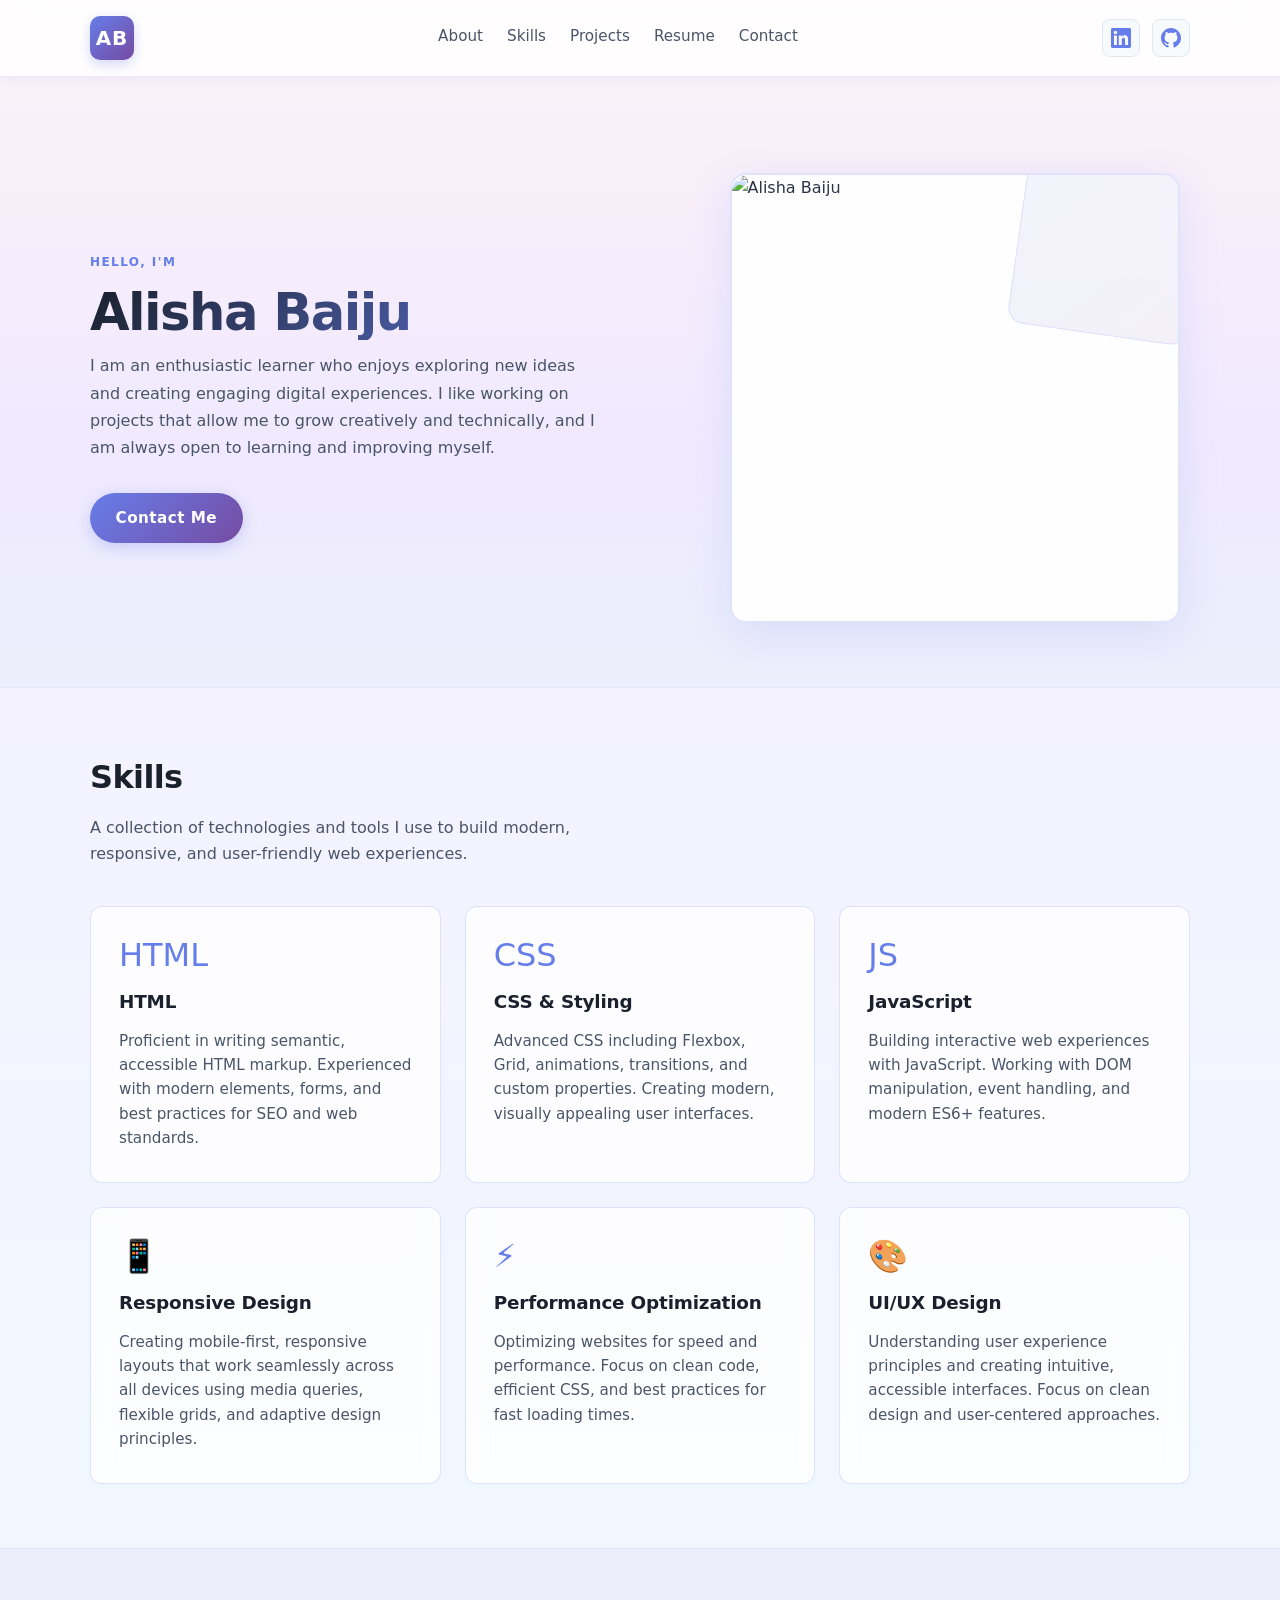
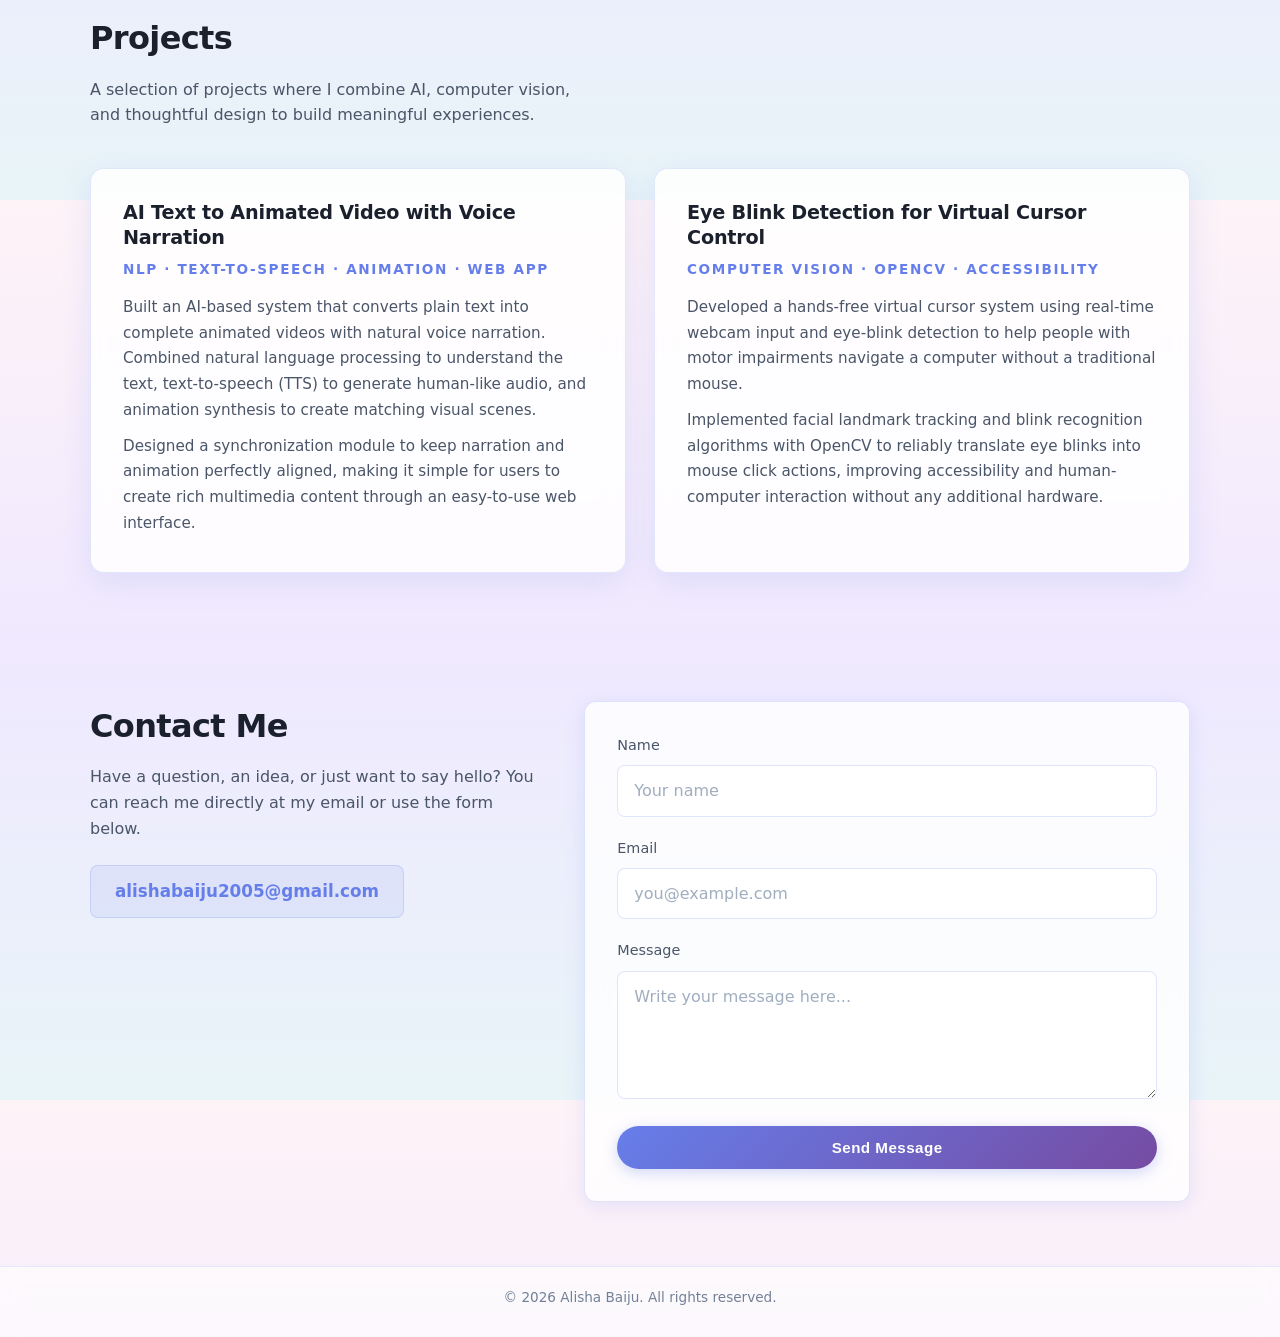
==== index.html @ 941de791 "Add files via upload" ====
<!DOCTYPE html>
<html lang="en">
  <head>
    <meta charset="UTF-8" />
    <meta name="viewport" content="width=device-width, initial-scale=1.0" />
    <title>Alisha Baiju | Portfolio</title>
    <meta
      name="description"
      content="Personal portfolio - self introduction, skills, and contact."
    />
    <link rel="stylesheet" href="styles.css" />
  </head>
  <body>
    <header class="site-header">
      <div class="container header-inner">
        <div class="logo">AB</div>
        <nav class="nav">
          <a href="#about">About</a>
          <a href="#skills">Skills</a>
          <a href="#projects">Projects</a>
          <a href="resume.html">Resume</a>
          <a href="#contact">Contact</a>
        </nav>
        <div class="header-social-links">
          <a href="https://www.linkedin.com/in/alishabaiju1" target="_blank" rel="noopener noreferrer" class="header-social-link" aria-label="LinkedIn">
            <svg width="20" height="20" viewBox="0 0 24 24" fill="none" xmlns="http://www.w3.org/2000/svg">
              <path d="M20.447 20.452h-3.554v-5.569c0-1.328-.027-3.037-1.852-3.037-1.853 0-2.136 1.445-2.136 2.939v5.667H9.351V9h3.414v1.561h.046c.477-.9 1.637-1.85 3.37-1.85 3.601 0 4.267 2.37 4.267 5.455v6.286zM5.337 7.433c-1.144 0-2.063-.926-2.063-2.065 0-1.138.92-2.063 2.063-2.063 1.14 0 2.064.925 2.064 2.063 0 1.139-.925 2.065-2.064 2.065zm1.782 13.019H3.555V9h3.564v11.452zM22.225 0H1.771C.792 0 0 .774 0 1.729v20.542C0 23.227.792 24 1.771 24h20.451C23.2 24 24 23.227 24 22.271V1.729C24 .774 23.2 0 22.222 0h.003z" fill="currentColor"/>
            </svg>
          </a>
          <a href="https://github.com/Alishabaiju" target="_blank" rel="noopener noreferrer" class="header-social-link" aria-label="GitHub">
            <svg width="20" height="20" viewBox="0 0 24 24" fill="none" xmlns="http://www.w3.org/2000/svg">
              <path d="M12 0c-6.626 0-12 5.373-12 12 0 5.302 3.438 9.8 8.207 11.387.599.111.793-.261.793-.577v-2.234c-3.338.726-4.033-1.416-4.033-1.416-.546-1.387-1.333-1.756-1.333-1.756-1.089-.745.083-.729.083-.729 1.205.084 1.839 1.237 1.839 1.237 1.07 1.834 2.807 1.304 3.492.997.107-.775.418-1.305.762-1.604-2.665-.305-5.467-1.334-5.467-5.931 0-1.311.469-2.381 1.236-3.221-.124-.303-.535-1.524.117-3.176 0 0 1.008-.322 3.301 1.23.957-.266 1.983-.399 3.003-.404 1.02.005 2.047.138 3.006.404 2.291-1.552 3.297-1.23 3.297-1.23.653 1.653.242 2.874.118 3.176.77.84 1.235 1.911 1.235 3.221 0 4.609-2.807 5.624-5.479 5.921.43.372.823 1.102.823 2.222v3.293c0 .319.192.694.801.576 4.765-1.589 8.199-6.086 8.199-11.386 0-6.627-5.373-12-12-12z" fill="currentColor"/>
            </svg>
          </a>
        </div>
      </div>
    </header>

    <main>
      <!-- Self Introduction / Hero Section -->
      <section id="about" class="section hero">
        <div class="container hero-inner">
          <div class="hero-text">
            <p class="eyebrow">Hello, I'm</p>
            <h1>Alisha Baiju</h1>
            <p class="hero-subtitle">
                I am an enthusiastic learner who enjoys exploring new ideas and 
                creating engaging digital experiences. I like working on projects that allow
                 me to grow creatively and technically, and I am always open to learning and improving myself.
            </p>
            <a href="#contact" class="btn primary-btn">Contact Me</a>
          </div>
          <div class="hero-image-wrapper">
            <div class="hero-photo-container">
              <img src="alisha.jpeg" alt="Alisha Baiju" class="hero-photo-img"/>
              <div class="photo-decoration"></div>
            </div>
          </div>
        </div>
      </section>

      <!-- Skills Section -->
      <section id="skills" class="section section-alt">
        <div class="container">
          <h2 class="section-title">Skills</h2>
          <p class="section-intro">
            A collection of technologies and tools I use to build modern, responsive, and user-friendly web experiences.
          </p>
          <div class="skills-grid">
            <article class="skill-card">
              <div class="skill-icon">HTML</div>
              <h3>HTML</h3>
              <p>
                Proficient in writing semantic, accessible HTML markup. Experienced with modern elements, forms, and best practices for SEO and web standards.
              </p>
            </article>

            <article class="skill-card">
              <div class="skill-icon">CSS</div>
              <h3>CSS & Styling</h3>
              <p>
                Advanced CSS including Flexbox, Grid, animations, transitions, and custom properties. Creating modern, visually appealing user interfaces.
              </p>
            </article>

            <article class="skill-card">
              <div class="skill-icon">JS</div>
              <h3>JavaScript</h3>
              <p>
                Building interactive web experiences with JavaScript. Working with DOM manipulation, event handling, and modern ES6+ features.
              </p>
            </article>

            <article class="skill-card">
              <div class="skill-icon">📱</div>
              <h3>Responsive Design</h3>
              <p>
                Creating mobile-first, responsive layouts that work seamlessly across all devices using media queries, flexible grids, and adaptive design principles.
              </p>
            </article>

            <article class="skill-card">
              <div class="skill-icon">⚡</div>
              <h3>Performance Optimization</h3>
              <p>
                Optimizing websites for speed and performance. Focus on clean code, efficient CSS, and best practices for fast loading times.
              </p>
            </article>

            <article class="skill-card">
              <div class="skill-icon">🎨</div>
              <h3>UI/UX Design</h3>
              <p>
                Understanding user experience principles and creating intuitive, accessible interfaces. Focus on clean design and user-centered approaches.
              </p>
            </article>
          </div>
        </div>
      </section>

      <!-- Projects Section -->
      <section id="projects" class="section">
        <div class="container">
          <h2 class="section-title">Projects</h2>
          <p class="section-intro">
            A selection of projects where I combine AI, computer vision, and thoughtful design to build meaningful experiences.
          </p>

          <div class="projects-grid">
            <article class="project-card">
              <h3 class="project-title">AI Text to Animated Video with Voice Narration</h3>
              <p class="project-meta">NLP · Text-to-Speech · Animation · Web App</p>
              <p class="project-description">
                Built an AI-based system that converts plain text into complete animated videos with natural voice narration.
                Combined natural language processing to understand the text, text-to-speech (TTS) to generate human-like
                audio, and animation synthesis to create matching visual scenes.
              </p>
              <p class="project-description">
                Designed a synchronization module to keep narration and animation perfectly aligned, making it simple for
                users to create rich multimedia content through an easy-to-use web interface.
              </p>
            </article>

            <article class="project-card">
              <h3 class="project-title">Eye Blink Detection for Virtual Cursor Control</h3>
              <p class="project-meta">Computer Vision · OpenCV · Accessibility</p>
              <p class="project-description">
                Developed a hands-free virtual cursor system using real-time webcam input and eye-blink detection to help
                people with motor impairments navigate a computer without a traditional mouse.
              </p>
              <p class="project-description">
                Implemented facial landmark tracking and blink recognition algorithms with OpenCV to reliably translate
                eye blinks into mouse click actions, improving accessibility and human-computer interaction without any
                additional hardware.
              </p>
            </article>
          </div>
        </div>
      </section>

      <!-- Contact Section -->
      <section id="contact" class="section">
        <div class="container contact-inner">
          <div class="contact-text">
            <h2 class="section-title">Contact Me</h2>
            <p class="section-intro">
              Have a question, an idea, or just want to say hello? You can reach me directly at my email or use the form below.
            </p>
            <div class="contact-email" style="margin-top: 1.5rem;">
              <a href="mailto:alishabaiju2005@gmail.com" class="email-link">alishabaiju2005@gmail.com</a>
            </div>
          </div>

          <form class="contact-form" id="contact-form" action="https://formspree.io/f/mbdjgekq" method="POST">
            <div id="form-message" class="form-message" style="display: none;"></div>
            
            <div class="form-group">
              <label for="name">Name</label>
              <input
                type="text"
                id="name"
                name="name"
                placeholder="Your name"
                required
              />
            </div>

            <div class="form-group">
              <label for="email">Email</label>
              <input
                type="email"
                id="email"
                name="email"
                placeholder="you@example.com"
                required
              />
            </div>

            <div class="form-group">
              <label for="message">Message</label>
              <textarea
                id="message"
                name="message"
                rows="4"
                placeholder="Write your message here..."
                required
              ></textarea>
            </div>

            <button type="submit" class="btn primary-btn full-width" id="submit-btn">
              Send Message
            </button>
          </form>
        </div>
      </section>
    </main>

    <footer class="site-footer">
      <div class="container footer-inner">
        <p>&copy; <span id="year"></span> Alisha Baiju. All rights reserved.</p>
      </div>
    </footer>

    <script>
      // Simple script to keep the year up to date
      document.getElementById("year").textContent = new Date().getFullYear();

      // Handle contact form submission
      document.getElementById("contact-form").addEventListener("submit", function(event) {
        event.preventDefault();
        
        const form = this;
        const submitBtn = document.getElementById("submit-btn");
        const formMessage = document.getElementById("form-message");
        const originalBtnText = submitBtn.textContent;
        
        // Disable submit button and show loading state
        submitBtn.disabled = true;
        submitBtn.textContent = "Sending...";
        formMessage.style.display = "none";
        
        // Get form data
        const formData = new FormData(form);
        
        // Send form data using fetch
        fetch(form.action, {
          method: "POST",
          body: formData,
          headers: {
            "Accept": "application/json"
          }
        })
        .then(function(response) {
          if (response.ok) {
            // Success
            formMessage.textContent = "Message sent successfully! I'll get back to you soon.";
            formMessage.className = "form-message success";
            formMessage.style.display = "block";
            
            // Reset form
            form.reset();
            
            // Reset button
            submitBtn.disabled = false;
            submitBtn.textContent = originalBtnText;
            
            // Hide message after 5 seconds
            setTimeout(function() {
              formMessage.style.display = "none";
            }, 5000);
          } else {
            throw new Error("Form submission failed");
          }
        })
        .catch(function(error) {
          // Error
          formMessage.textContent = "Failed to send message. Please try again or email me directly at alishabaiju2005@gmail.com";
          formMessage.className = "form-message error";
          formMessage.style.display = "block";
          
          // Reset button
          submitBtn.disabled = false;
          submitBtn.textContent = originalBtnText;
        });
      });
    </script>
  </body>
</html>
---- styles.css ----
/* ============ Global Styles ============ */
*,
*::before,
*::after {
  box-sizing: border-box;
}

* {
  margin: 0;
  padding: 0;
}

html {
  scroll-behavior: smooth;
}

html,
body {
  height: 100%;
}

body {
  font-family: system-ui, -apple-system, BlinkMacSystemFont, "Segoe UI",
    sans-serif;
  color: #2d3748;
  background: linear-gradient(180deg, #fef3f7 0%, #f0e9ff 50%, #e8f4f8 100%);
  min-height: 100vh;
  line-height: 1.6;
}

img {
  max-width: 100%;
  display: block;
  background: transparent;
  background-color: transparent;
}

a {
  color: inherit;
  text-decoration: none;
}

/* ============ Layout ============ */
.container {
  width: min(1100px, 100% - 2rem);
  margin: 0 auto;
}

.section {
  padding: 4rem 0;
}

.section-alt {
  background: linear-gradient(180deg, #f4f2ff 0%, #f0f7ff 100%);
  border-top: 1px solid rgba(102, 126, 234, 0.12);
  border-bottom: 1px solid rgba(102, 126, 234, 0.12);
}

.section-title {
  font-size: 2rem;
  font-weight: 600;
  margin-bottom: 0.75rem;
  color: #1a202c;
  letter-spacing: -0.02em;
}

.section-intro {
  color: #4a5568;
  max-width: 32rem;
  font-weight: 400;
}

/* ============ Header ============ */
.site-header {
  position: sticky;
  top: 0;
  z-index: 10;
  background: rgba(255, 255, 255, 0.85);
  backdrop-filter: blur(20px);
  border-bottom: 1px solid rgba(102, 126, 234, 0.15);
  box-shadow: 0 2px 10px rgba(102, 126, 234, 0.1);
}

.header-inner {
  display: flex;
  align-items: center;
  justify-content: space-between;
  padding: 1rem 0;
  gap: 2rem;
}

.logo {
  font-weight: 600;
  letter-spacing: 0.05em;
  font-size: 1.25rem;
  color: #ffffff;
  width: 44px;
  height: 44px;
  display: flex;
  align-items: center;
  justify-content: center;
  background: linear-gradient(135deg, #667eea 0%, #764ba2 100%);
  border-radius: 10px;
  transition: all 0.3s ease;
  box-shadow: 0 4px 12px rgba(102, 126, 234, 0.3);
}

.logo:hover {
  transform: translateY(-2px);
  box-shadow: 0 6px 16px rgba(102, 126, 234, 0.4);
}

.header-social-links {
  display: flex;
  gap: 0.75rem;
  align-items: center;
}

.header-social-link {
  display: flex;
  align-items: center;
  justify-content: center;
  width: 38px;
  height: 38px;
  border-radius: 8px;
  background: #f7fafc;
  border: 1px solid #e2e8f0;
  color: #667eea;
  transition: all 0.3s ease;
}

.header-social-link svg {
  transition: all 0.3s ease;
}

.header-social-link:hover {
  border-color: #667eea;
  background: #667eea;
  color: #ffffff;
  transform: translateY(-2px);
  box-shadow: 0 4px 12px rgba(102, 126, 234, 0.25);
}

.nav {
  display: flex;
  gap: 1.5rem;
  font-size: 0.95rem;
}

.nav a {
  position: relative;
  color: #4a5568;
  padding-bottom: 0.25rem;
  font-weight: 400;
  transition: color 0.2s ease;
}

.nav a:hover {
  color: #667eea;
}

.nav a::after {
  content: "";
  position: absolute;
  left: 0;
  bottom: 0;
  width: 0%;
  height: 2px;
  background: linear-gradient(90deg, #667eea, #764ba2);
  transition: width 0.3s ease;
}

.nav a:hover::after {
  width: 100%;
}

/* ============ Hero Section ============ */
.hero {
  padding-top: 6rem;
  background: transparent;
  position: relative;
  overflow: hidden;
}

.hero-inner {
  display: grid;
  grid-template-columns: minmax(0, 1.2fr) minmax(0, 1fr);
  gap: 4rem;
  align-items: center;
}

.hero-text .eyebrow {
  text-transform: uppercase;
  letter-spacing: 0.12em;
  font-size: 0.75rem;
  color: #667eea;
  margin-bottom: 0.75rem;
  font-weight: 600;
}

.hero-text h1 {
  font-size: clamp(2.25rem, 4vw, 3.25rem);
  font-weight: 700;
  background: linear-gradient(135deg, #1a202c 0%, #667eea 100%);
  -webkit-background-clip: text;
  -webkit-text-fill-color: transparent;
  background-clip: text;
  margin-bottom: 0.75rem;
  letter-spacing: -0.03em;
  line-height: 1.1;
}

.hero-subtitle {
  color: #4a5568;
  margin-bottom: 2rem;
  max-width: 32rem;
  font-weight: 400;
  line-height: 1.7;
}

.hero-buttons {
  display: flex;
  gap: 1rem;
  flex-wrap: wrap;
}


.btn {
  display: inline-flex;
  align-items: center;
  justify-content: center;
  padding: 0.8rem 1.6rem;
  border-radius: 999px;
  font-weight: 600;
  letter-spacing: 0.03em;
  font-size: 0.95rem;
  border: none;
  cursor: pointer;
  transition: transform 0.15s ease, box-shadow 0.15s ease,
    background-color 0.15s ease;
}

.btn:focus-visible {
  outline: 2px solid #667eea;
  outline-offset: 2px;
}

.primary-btn {
  background: linear-gradient(135deg, #667eea 0%, #764ba2 100%);
  color: #ffffff;
  border: none;
  box-shadow: 0 4px 15px rgba(102, 126, 234, 0.3);
}

.primary-btn:hover {
  transform: translateY(-2px);
  box-shadow: 0 6px 20px rgba(102, 126, 234, 0.4);
}

.primary-btn.full-width {
  width: 100%;
}

/* Hero Image Wrapper */
.hero-image-wrapper {
  position: relative;
  display: flex;
  justify-content: center;
  align-items: center;
  animation: fadeInUp 1s ease-out;
}

.hero-photo-container {
  position: relative;
  width: 100%;
  max-width: 450px;
  aspect-ratio: 1;
  border-radius: 1rem;
  overflow: hidden;
  background: rgba(255, 255, 255, 0.9);
  backdrop-filter: blur(10px);
  border: 2px solid rgba(102, 126, 234, 0.2);
  box-shadow: 0 10px 40px rgba(102, 126, 234, 0.15);
  animation: gentleFloat 8s ease-in-out infinite;
}

.hero-photo-img {
  width: 100%;
  height: 100%;
  object-fit: cover;
  object-position: center;
  border-radius: 1rem;
  position: relative;
  z-index: 2;
  background: transparent;
  filter: brightness(1.02) contrast(1.05);
  transition: transform 0.3s ease, filter 0.3s ease;
  -webkit-mask-image: -webkit-radial-gradient(white, black);
  mask-image: radial-gradient(white, black);
}

.hero-photo-img:hover {
  transform: translateY(-4px);
}

/* Minimal animations */
@keyframes fadeInUp {
  from {
    opacity: 0;
    transform: translateY(30px);
  }
  to {
    opacity: 1;
    transform: translateY(0);
  }
}

@keyframes gentleFloat {
  0%, 100% {
    transform: translateY(0px) rotate(0deg);
  }
  50% {
    transform: translateY(-10px) rotate(1deg);
  }
}

/* Minimal decorative element */
.photo-decoration {
  position: absolute;
  top: -20px;
  right: -20px;
  width: 180px;
  height: 180px;
  background: linear-gradient(135deg, rgba(102, 126, 234, 0.1), rgba(118, 75, 162, 0.1));
  border: 1px solid rgba(102, 126, 234, 0.2);
  border-radius: 1rem;
  transform: rotate(8deg);
  z-index: 1;
  opacity: 0.8;
  animation: floatDecoration 7s ease-in-out infinite;
  animation-delay: 0.5s;
}


/* Minimal floating animation for decorative element */
@keyframes floatDecoration {
  0%, 100% {
    transform: rotate(8deg) translateY(0px);
    opacity: 0.8;
  }
  50% {
    transform: rotate(10deg) translateY(-8px);
    opacity: 0.9;
  }
}



/* Ensure image has no white background - remove any default styling */
.hero-image-wrapper img {
  background: transparent !important;
  background-color: transparent !important;
}

/* ============ Skills Section ============ */
.skills-grid {
  display: grid;
  grid-template-columns: repeat(auto-fit, minmax(280px, 1fr));
  gap: 1.5rem;
  margin-top: 2.5rem;
}

.skill-card {
  background: rgba(255, 255, 255, 0.8);
  backdrop-filter: blur(10px);
  border-radius: 0.75rem;
  padding: 2rem 1.75rem;
  border: 1px solid rgba(102, 126, 234, 0.2);
  transition: all 0.3s ease;
  position: relative;
}

.skill-card:hover {
  transform: translateY(-4px);
  border-color: rgba(102, 126, 234, 0.4);
  box-shadow: 0 8px 25px rgba(102, 126, 234, 0.2);
  background: rgba(255, 255, 255, 0.95);
}

.skill-icon {
  font-size: 2rem;
  font-weight: 500;
  margin-bottom: 1rem;
  color: #667eea;
  display: inline-block;
  line-height: 1;
}

.skill-card h3 {
  font-size: 1.15rem;
  font-weight: 600;
  margin-bottom: 0.75rem;
  color: #1a202c;
  letter-spacing: -0.01em;
}

.skill-card p {
  font-size: 0.95rem;
  color: #4a5568;
  line-height: 1.6;
  font-weight: 400;
}

.skill-card code {
  background: rgba(102, 126, 234, 0.1);
  padding: 0.2rem 0.4rem;
  border-radius: 0.25rem;
  font-size: 0.85rem;
  color: #667eea;
  border: 1px solid rgba(102, 126, 234, 0.2);
  font-weight: 500;
}

/* ============ Projects Section ============ */
.projects-grid {
  display: grid;
  grid-template-columns: repeat(auto-fit, minmax(320px, 1fr));
  gap: 1.75rem;
  margin-top: 2.5rem;
}

.project-card {
  background: rgba(255, 255, 255, 0.85);
  backdrop-filter: blur(10px);
  border-radius: 0.85rem;
  padding: 2rem 2rem 2.2rem;
  border: 1px solid rgba(102, 126, 234, 0.18);
  box-shadow: 0 10px 30px rgba(102, 126, 234, 0.15);
  transition: transform 0.3s ease, box-shadow 0.3s ease, border-color 0.3s ease;
}

.project-card:hover {
  transform: translateY(-4px);
  border-color: rgba(102, 126, 234, 0.35);
  box-shadow: 0 16px 40px rgba(102, 126, 234, 0.22);
}

.project-title {
  font-size: 1.2rem;
  font-weight: 600;
  color: #1a202c;
  letter-spacing: -0.01em;
  margin-bottom: 0.5rem;
  line-height: 1.3;
}

.project-meta {
  font-size: 0.85rem;
  font-weight: 600;
  text-transform: uppercase;
  letter-spacing: 0.12em;
  color: #667eea;
  margin-bottom: 0.9rem;
}

.project-description {
  font-size: 0.95rem;
  color: #4a5568;
  line-height: 1.7;
  margin-bottom: 0.6rem;
}

.project-description:last-child {
  margin-bottom: 0;
}

/* ============ Resume Section ============ */
.resume-container {
  display: flex;
  justify-content: center;
  margin-top: 2.5rem;
}

.resume-card {
  background: rgba(255, 255, 255, 0.85);
  backdrop-filter: blur(10px);
  border-radius: 0.85rem;
  padding: 3rem 2.5rem;
  border: 1px solid rgba(102, 126, 234, 0.18);
  box-shadow: 0 10px 30px rgba(102, 126, 234, 0.15);
  text-align: center;
  max-width: 500px;
  transition: transform 0.3s ease, box-shadow 0.3s ease;
}

.resume-card:hover {
  transform: translateY(-4px);
  box-shadow: 0 16px 40px rgba(102, 126, 234, 0.22);
}

.resume-icon {
  font-size: 4rem;
  margin-bottom: 1rem;
  display: block;
}

.resume-card h3 {
  font-size: 1.5rem;
  font-weight: 600;
  color: #1a202c;
  margin-bottom: 0.75rem;
  letter-spacing: -0.01em;
}

.resume-card p {
  color: #4a5568;
  margin-bottom: 1.5rem;
  line-height: 1.6;
}

.resume-note {
  margin-top: 1.5rem;
  font-size: 0.85rem;
  color: #718096;
  font-style: italic;
}

.resume-card .btn {
  display: inline-flex;
  align-items: center;
  justify-content: center;
}

.resume-card .btn svg {
  display: inline-block;
}

/* ============ Resume Section ============ */
.resume-content {
  max-width: 900px;
  margin: 2.5rem auto 0;
}

.resume-section {
  background: rgba(255, 255, 255, 0.85);
  backdrop-filter: blur(10px);
  border-radius: 0.75rem;
  padding: 2rem 2rem 2.25rem;
  margin-bottom: 1.5rem;
  border: 1px solid rgba(102, 126, 234, 0.18);
  box-shadow: 0 4px 20px rgba(102, 126, 234, 0.1);
  transition: transform 0.3s ease, box-shadow 0.3s ease;
}

.resume-section:hover {
  transform: translateY(-2px);
  box-shadow: 0 8px 30px rgba(102, 126, 234, 0.15);
}

.resume-section-title {
  font-size: 1.5rem;
  font-weight: 600;
  color: #1a202c;
  margin-bottom: 1.25rem;
  padding-bottom: 0.75rem;
  border-bottom: 2px solid rgba(102, 126, 234, 0.2);
  letter-spacing: -0.01em;
}

.resume-info {
  display: flex;
  flex-direction: column;
  gap: 0.75rem;
}

.resume-info p {
  margin: 0;
  color: #4a5568;
  font-size: 0.95rem;
}

.resume-info a {
  color: #667eea;
  text-decoration: none;
  transition: color 0.2s ease;
}

.resume-info a:hover {
  color: #5568d3;
  text-decoration: underline;
}

.resume-item {
  margin-bottom: 1.75rem;
  padding-bottom: 1.75rem;
  border-bottom: 1px solid rgba(102, 126, 234, 0.1);
}

.resume-item:last-child {
  margin-bottom: 0;
  padding-bottom: 0;
  border-bottom: none;
}

.resume-item-header {
  display: flex;
  justify-content: space-between;
  align-items: flex-start;
  margin-bottom: 0.5rem;
  flex-wrap: wrap;
  gap: 0.5rem;
}

.resume-item-title {
  font-size: 1.1rem;
  font-weight: 600;
  color: #1a202c;
  margin: 0;
  letter-spacing: -0.01em;
}

.resume-item-date {
  font-size: 0.9rem;
  color: #667eea;
  font-weight: 500;
  white-space: nowrap;
}

.resume-item-institution {
  font-size: 0.95rem;
  color: #667eea;
  font-weight: 500;
  margin: 0.25rem 0 0.75rem 0;
}

.resume-item-description {
  font-size: 0.95rem;
  color: #4a5568;
  line-height: 1.7;
  margin: 0.75rem 0 0 0;
}

.resume-item-description ul {
  margin: 0.75rem 0 0 0;
  padding-left: 1.5rem;
}

.resume-item-description li {
  margin-bottom: 0.5rem;
  line-height: 1.7;
}

.resume-item-description li:last-child {
  margin-bottom: 0;
}

.resume-skills {
  display: flex;
  flex-direction: column;
  gap: 1rem;
}

.resume-skill-category {
  font-size: 0.95rem;
  color: #4a5568;
  line-height: 1.6;
}

.resume-skill-category strong {
  color: #1a202c;
  font-weight: 600;
}

/* ============ Contact Section ============ */
.contact-inner {
  display: grid;
  grid-template-columns: minmax(0, 1.2fr) minmax(0, 1.6fr);
  gap: 2.5rem;
  align-items: flex-start;
}

.contact-text .section-title {
  margin-bottom: 0.75rem;
}

.contact-form {
  background: rgba(255, 255, 255, 0.8);
  backdrop-filter: blur(10px);
  padding: 2rem;
  border-radius: 0.75rem;
  border: 1px solid rgba(102, 126, 234, 0.2);
  box-shadow: 0 4px 20px rgba(102, 126, 234, 0.15);
}

.form-group {
  margin-bottom: 1.25rem;
}

.form-group label {
  display: block;
  margin-bottom: 0.5rem;
  font-size: 0.9rem;
  font-weight: 500;
  color: #4a5568;
}

.form-group input,
.form-group textarea {
  width: 100%;
  padding: 0.75rem 1rem;
  border-radius: 0.5rem;
  border: 1px solid rgba(102, 126, 234, 0.2);
  background: rgba(255, 255, 255, 0.9);
  color: #1a202c;
  font: inherit;
  transition: all 0.2s ease;
}

.form-group input::placeholder,
.form-group textarea::placeholder {
  color: #a0aec0;
}

.form-group input:focus,
.form-group textarea:focus {
  outline: none;
  border-color: #667eea;
  background: rgba(255, 255, 255, 1);
  box-shadow: 0 0 0 3px rgba(102, 126, 234, 0.15);
}

.form-message {
  padding: 0.875rem 1rem;
  border-radius: 0.5rem;
  margin-bottom: 1.25rem;
  font-size: 0.9rem;
  font-weight: 500;
  line-height: 1.5;
}

.form-message.success {
  background: rgba(72, 187, 120, 0.1);
  color: #22543d;
  border: 1px solid rgba(72, 187, 120, 0.3);
}

.form-message.error {
  background: rgba(245, 101, 101, 0.1);
  color: #742a2a;
  border: 1px solid rgba(245, 101, 101, 0.3);
}

.btn:disabled {
  opacity: 0.6;
  cursor: not-allowed;
  transform: none !important;
}

.contact-email {
  display: inline-block;
}

.email-link {
  display: inline-block;
  font-size: 1.05rem;
  font-weight: 600;
  color: #667eea;
  text-decoration: none;
  padding: 0.75rem 1.5rem;
  border-radius: 0.5rem;
  background: rgba(102, 126, 234, 0.1);
  border: 1px solid rgba(102, 126, 234, 0.2);
  transition: all 0.3s ease;
}

.email-link:hover {
  background: rgba(102, 126, 234, 0.2);
  transform: translateY(-2px);
  box-shadow: 0 4px 12px rgba(102, 126, 234, 0.25);
  color: #5568d3;
}

/* ============ Footer ============ */
.site-footer {
  border-top: 1px solid rgba(102, 126, 234, 0.15);
  padding: 1.25rem 0 1.75rem;
  background: rgba(255, 255, 255, 0.6);
  backdrop-filter: blur(10px);
}

.footer-inner {
  text-align: center;
  color: #718096;
  font-size: 0.85rem;
  font-weight: 400;
}

.footer-content {
  display: flex;
  flex-direction: column;
  align-items: center;
  gap: 1rem;
}

.footer-social-links {
  display: flex;
  gap: 1rem;
  align-items: center;
}

.footer-social-link {
  display: flex;
  align-items: center;
  justify-content: center;
  width: 36px;
  height: 36px;
  border-radius: 6px;
  background: #f5f5f5;
  border: 1px solid #e5e5e5;
  color: #999999;
  transition: all 0.2s ease;
}

.footer-social-link:hover {
  border-color: #d0d0d0;
  background: #f0f0f0;
  color: #1a1a1a;
}

/* ============ Utilities ============ */
.full-width {
  width: 100%;
}

/* ============ Responsive ============ */
@media (max-width: 900px) {
  .hero-inner {
    grid-template-columns: minmax(0, 1fr);
    gap: 2.5rem;
  }

  .hero-image-wrapper {
    order: -1;
    max-width: 350px;
    margin: 0 auto;
  }

  .photo-decoration {
    width: 150px;
    height: 150px;
    top: -15px;
    right: -20px;
  }

  .contact-inner {
    grid-template-columns: minmax(0, 1fr);
  }

  .site-header {
    position: static;
  }

  .resume-section {
    padding: 1.5rem 1.5rem 1.75rem;
  }

  .resume-item-header {
    flex-direction: column;
    align-items: flex-start;
  }
}

@media (max-width: 700px) {
  .header-inner {
    flex-direction: column;
    align-items: flex-start;
    gap: 0.75rem;
  }

  .nav {
    width: 100%;
    justify-content: space-between;
  }

  .section {
    padding: 3rem 0;
  }

  .skills-grid {
    grid-template-columns: minmax(0, 1fr);
    gap: 1.25rem;
  }

  .skill-card {
    padding: 1.75rem 1.5rem;
  }

  .header-inner {
    flex-wrap: wrap;
    gap: 1rem;
  }

  .header-social-links {
    order: 3;
    width: 100%;
    justify-content: center;
    padding-top: 0.5rem;
    border-top: 1px solid rgba(148, 163, 184, 0.1);
  }

  .footer-content {
    gap: 1.25rem;
  }

  .resume-section {
    padding: 1.25rem 1.25rem 1.5rem;
  }

  .resume-section-title {
    font-size: 1.25rem;
  }

  .resume-item-title {
    font-size: 1rem;
  }
}
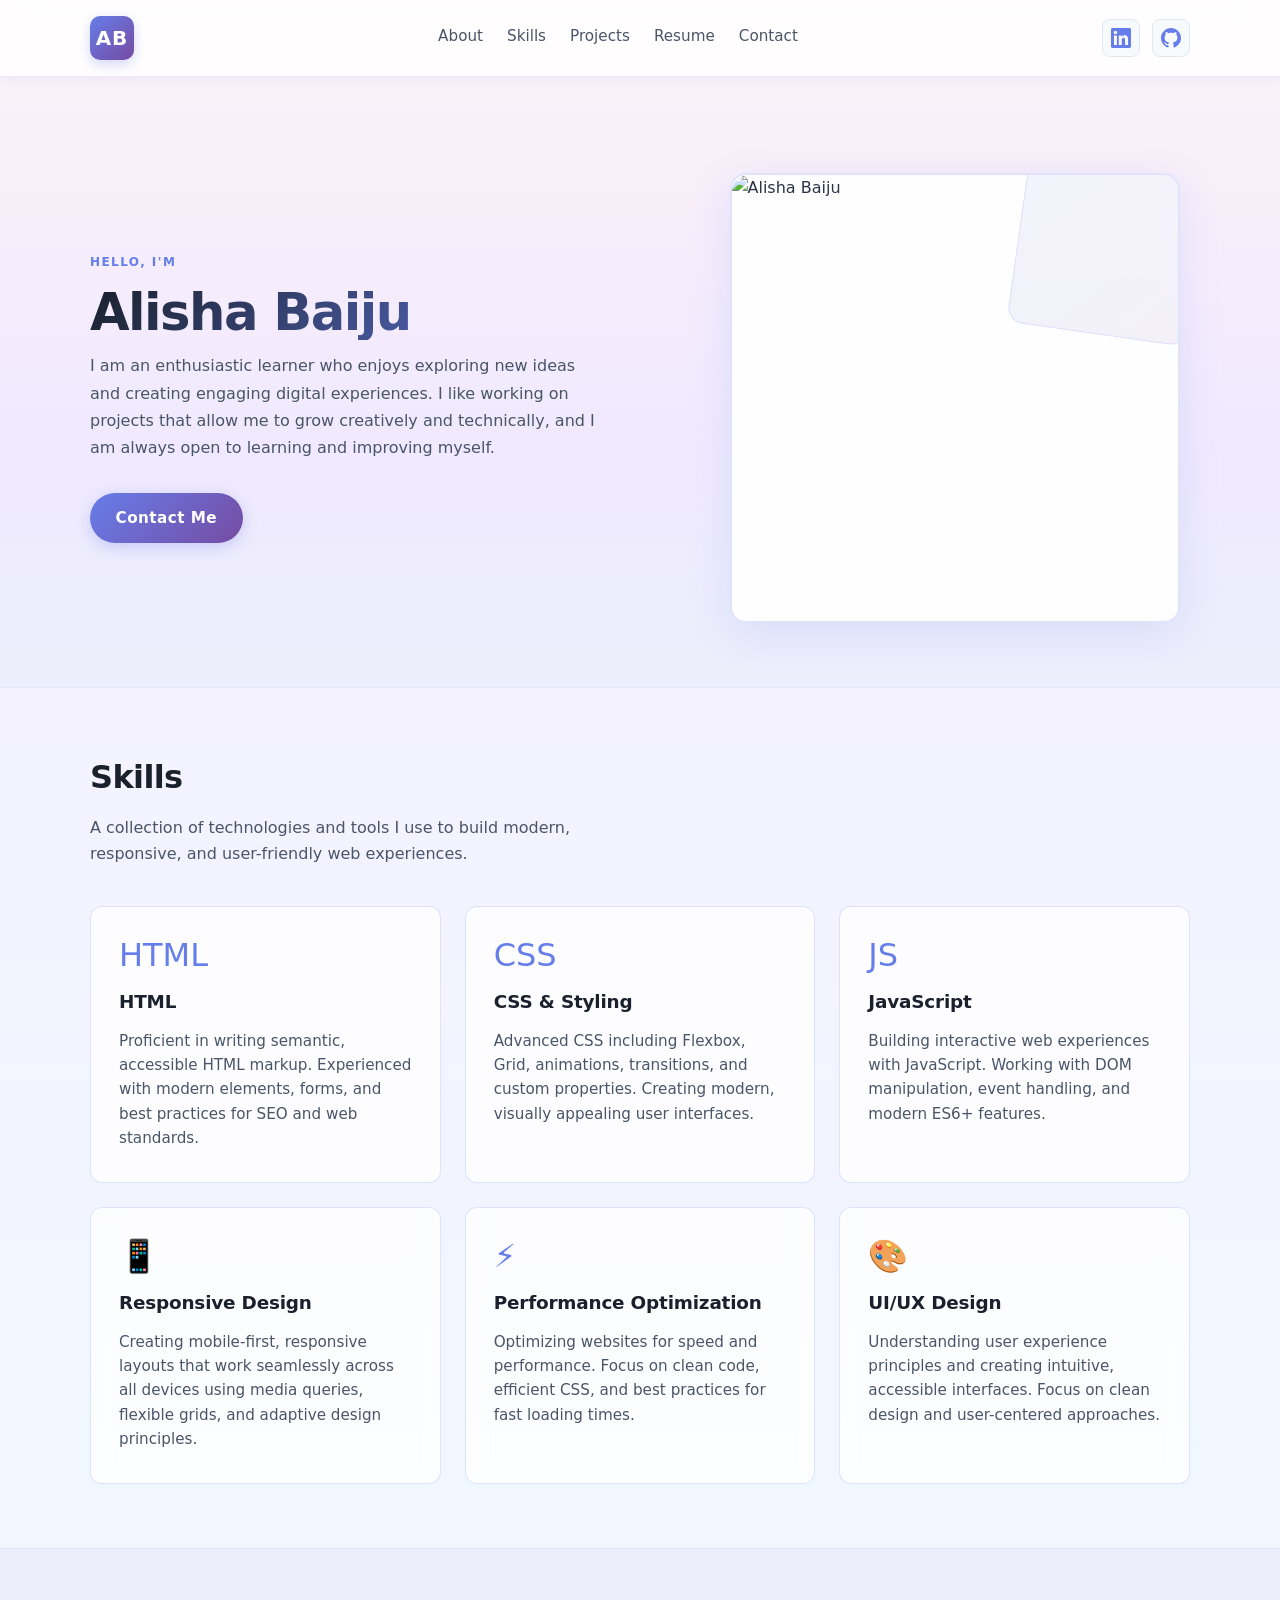
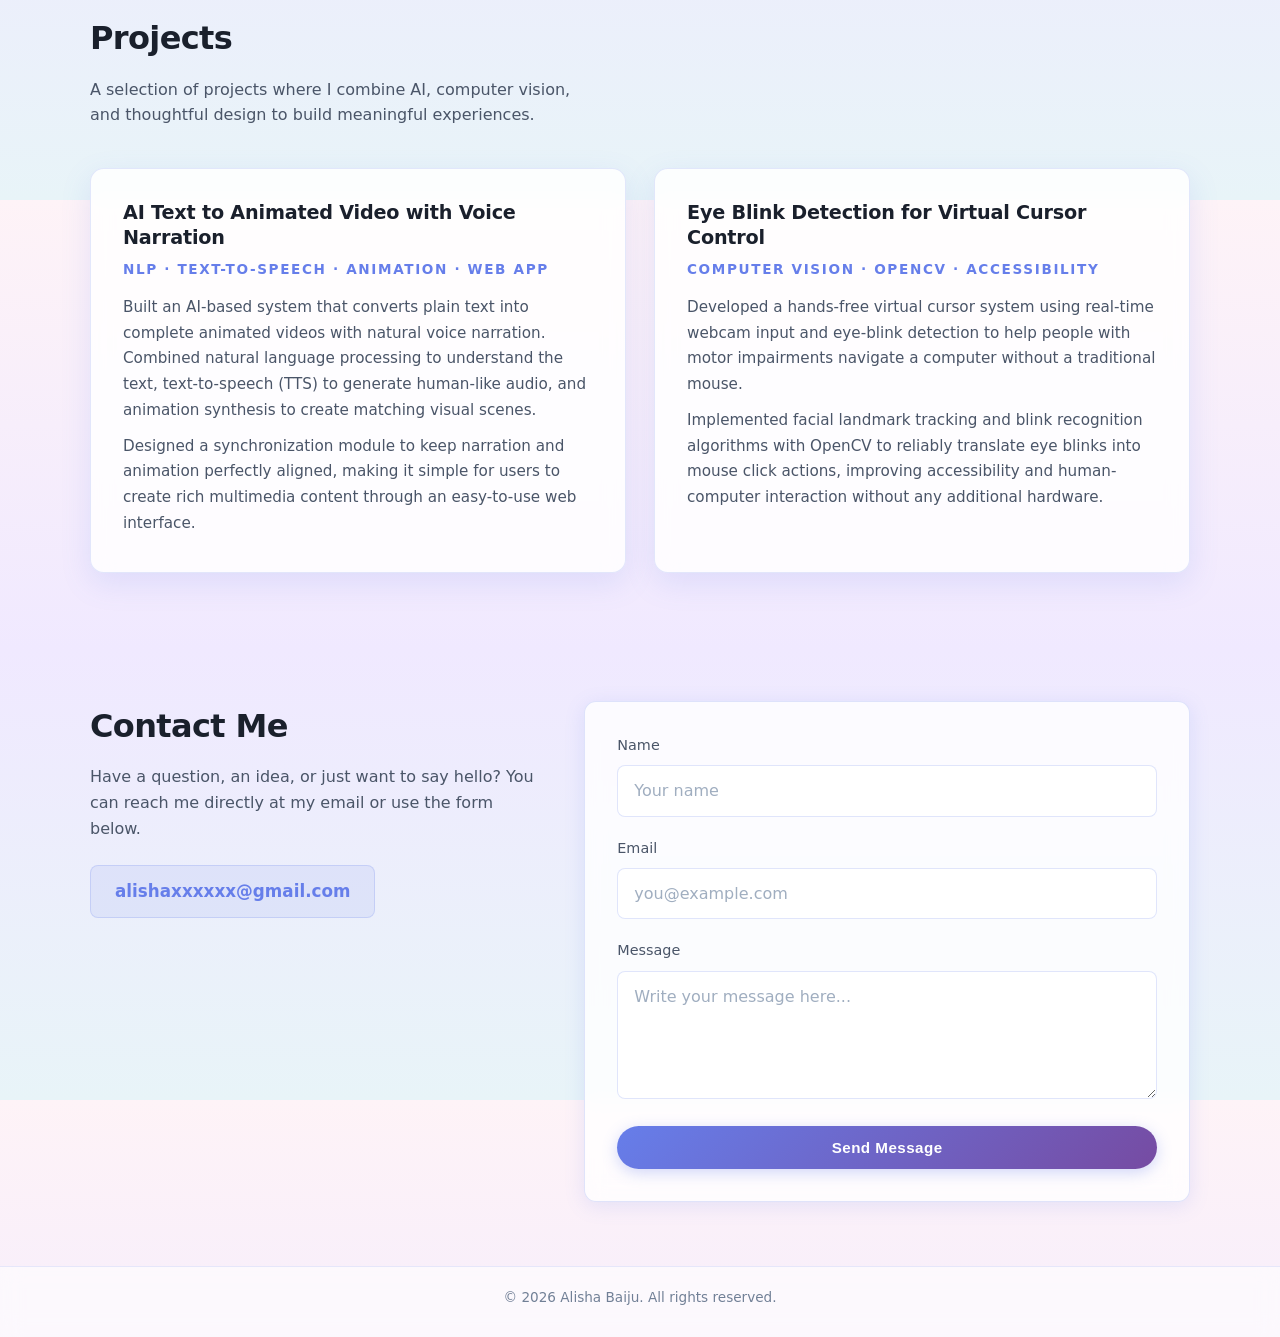
==== commit 7d3f650e: "Update index.html" ====
--- a/index.html
+++ b/index.html
@@ -167,7 +167,7 @@
               Have a question, an idea, or just want to say hello? You can reach me directly at my email or use the form below.
             </p>
             <div class="contact-email" style="margin-top: 1.5rem;">
-              <a href="mailto:alishabaiju2005@gmail.com" class="email-link">alishabaiju2005@gmail.com</a>
+              <a href="mailto:alishaxxxxxxx@gmail.com" class="email-link">alishaxxxxxx@gmail.com</a>
             </div>
           </div>
 
